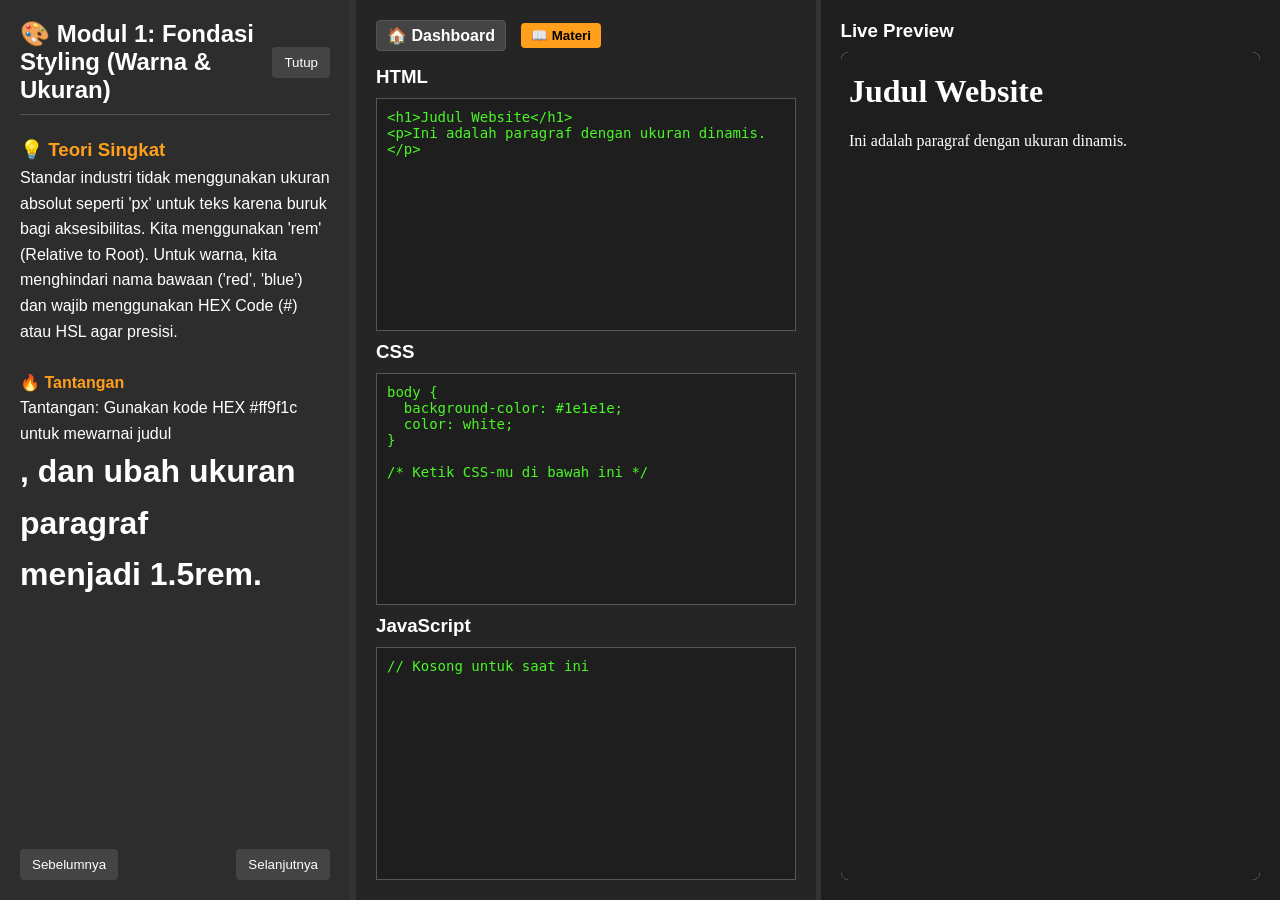
==== editor.html @ abe2b9af "feat: implement multi-course dashboard and url routing" ====
<html lang="en">

<head>
    <meta charset="UTF-8">
    <meta name="viewport" content="width=device-width, initial-scale=1.0">
    <title>personal-training-platform</title>
    <link rel="stylesheet" href="style.css">
</head>

<body>

    <!-- Main -->
    <main class="container">
        <!-- Theory-Panel  -->
        <div class="theory-panel" id="theory-panel">
            <div class="theory-header">
                <h2>📚 Modul 1</h2>
                <button class="toggle-panel">Tutup</button>
            </div>
            <div class="theory-content" id="theory-content">
                <h3>Pengenalan DOM</h3>
                <p>Penjelasan Materi</p>
                <br>
                <h4>Tantangan</h4>
                <p>Buat Tombol yang memunculkan teks tersembunyi</p>
            </div>
            <div class="theory-footer">
                <button class="btn-prev">Sebelumnya</button>
                <button class="btn-next">Selanjutnya</button>
            </div>
        </div>

        <div class="resizer" id="drag-handle"></div>

        <!-- left-panel: Editor -->
        <div class="editor-panel">
            <!-- Navigation Buttons -->
            <div style="display: flex; gap: 15px; align-items: center; margin-bottom: 5px;">
                <a href="index.html" style="text-decoration: none; padding: 5px 10px; background: #444; color: white; border-radius: 4px; font-weight: bold; border: 1px solid #555;">🏠 Dashboard</a>
                <button id="toggle-materi"
                    style="padding: 5px 10px; cursor: pointer; background: #ff9f1c; border: none; border-radius: 4px; font-weight: bold; color: black;">📖
                    Materi</button>
            </div>

            <h3>HTML</h3>
            <textarea id="html-code" placeholder="Ketik HTML disini..."></textarea>

            <h3>CSS</h3>
            <textarea id="css-code" placeholder="Ketik CSS disini..."></textarea>

            <h3>JavaScript</h3>
            <textarea id="js-code" placeholder="Ketik JavaScript disini..."></textarea>
        </div>

        <!-- right-panel: Output -->

        <div class="output-panel">
            <h3>Live Preview</h3>
            <iframe id="output"></iframe>
        </div>
    </main>

    <!-- Execute Js -->
    <script src="lesson.js"></script>
    <script src="script.js"></script>
</body>

</html>
---- style.css ----
* {
    box-sizing: border-box;
    margin: 0;
    padding: 0;
}

body {
    font-family: sans-serif;
    background-color: #1e1e1e;
    color: white;
    height: 100vh;
    display: flex;
    flex-direction: column;
}



/* main */
.container {
    display: flex;
    flex: 1;
}

.editor-panel,
.output-panel {
    flex: 1;
    padding: 20px;
    display: flex;
    flex-direction: column;
    gap: 10px;
}

.editor-panel {
    background-color: #252526;
    border-right: 5px solid #333;
}

textarea {
    flex: 1;
    background-color: #1e1e1e;
    color: #4af626;
    border: 1px solid #555;
    padding: 10px;
    font-family: monospace;
    font-size: 14px;
    resize: none;
}

iframe {
    flex: 1;
    width: 100%;
    background-color: white;
    border: none;
    border-radius: 8px;
}

/* Panel-theory */

.theory-panel {
    width: 350px;
    min-width: 200px;
    max-width: 50vw;
    background-color: #2d2d2d;
    display: flex;
    flex-direction: column;
    padding: 20px;
    overflow-y: auto;
}

.theory-header {
    display: flex;
    justify-content: space-between;
    align-items: center;
    margin-bottom: 20px;
    padding-bottom: 10px;
    border-bottom: 1px solid #555;
}

.theory-content {
    flex: 1;
    line-height: 1.6;
}

.theory-footer {
    display: flex;
    justify-content: space-between;
    margin-top: 20px;
}

.theory-panel button {
    padding: 8px 12px;
    background-color: #444;
    color: white;
    border: none;
    border-radius: 4px;
    cursor: pointer;
}

.theory-panel button:hover {
    background: #ff9f1c;
    color: black;
}

.resizer {
    width: 6px;
    background-color: #333;
    cursor: ew-resize;
    transition: background-color 0.2s;
    z-index: 10;
}

.resizer:hover,
.resizer.is-resizing {
    background-color: #ff9f1c;
}

/* Dashboard */
.dashboard-body {
    padding: 50px;
    /* display: block; */
}

.dashboard-header {
    text-align: center;
    margin-bottom: 50px;
}

.dashboard-header h1 {
    font-size: 2.5rem;
    color: #ff9f1c;
    margin-bottom: 10px;
}

.dashboard-header p {
    color: #aaa;
    font-size: 1.2rem;
}

.project-grid {
    display: grid;
    grid-template-columns: repeat(3, 1fr);
    gap: 25px;
    max-width: 1000px;
    margin: 0 auto;
}

.project-card {
    background-color: #252526;
    border: 1px solid #333;
    border-radius: 12px;
    padding: 25px;
    text-decoration: none;
    color: white;
    transition: transform 0.3s, border-color 0.3s;
    display: flex;
    flex-direction: column;
}

.project-card:hover {
    transform: translateY(-8px);
    border-color: #ff9f1c;
}

.project-card h3 {
    font-size: 1.4rem;
    margin-bottom: 10px;
    color: #4af626;
}

.project-card p {
    color: #ccc;
    line-height: 1.5;
    margin-bottom: 25px;
    flex: 1;
}

.badge {
    align-self: flex-start;
    background-color: #333;
    padding: 6px 12px;
    border-radius: 20px;
    font-size: 0.8rem;
    color: #ff9f1c;
    font-weight: bold;
}
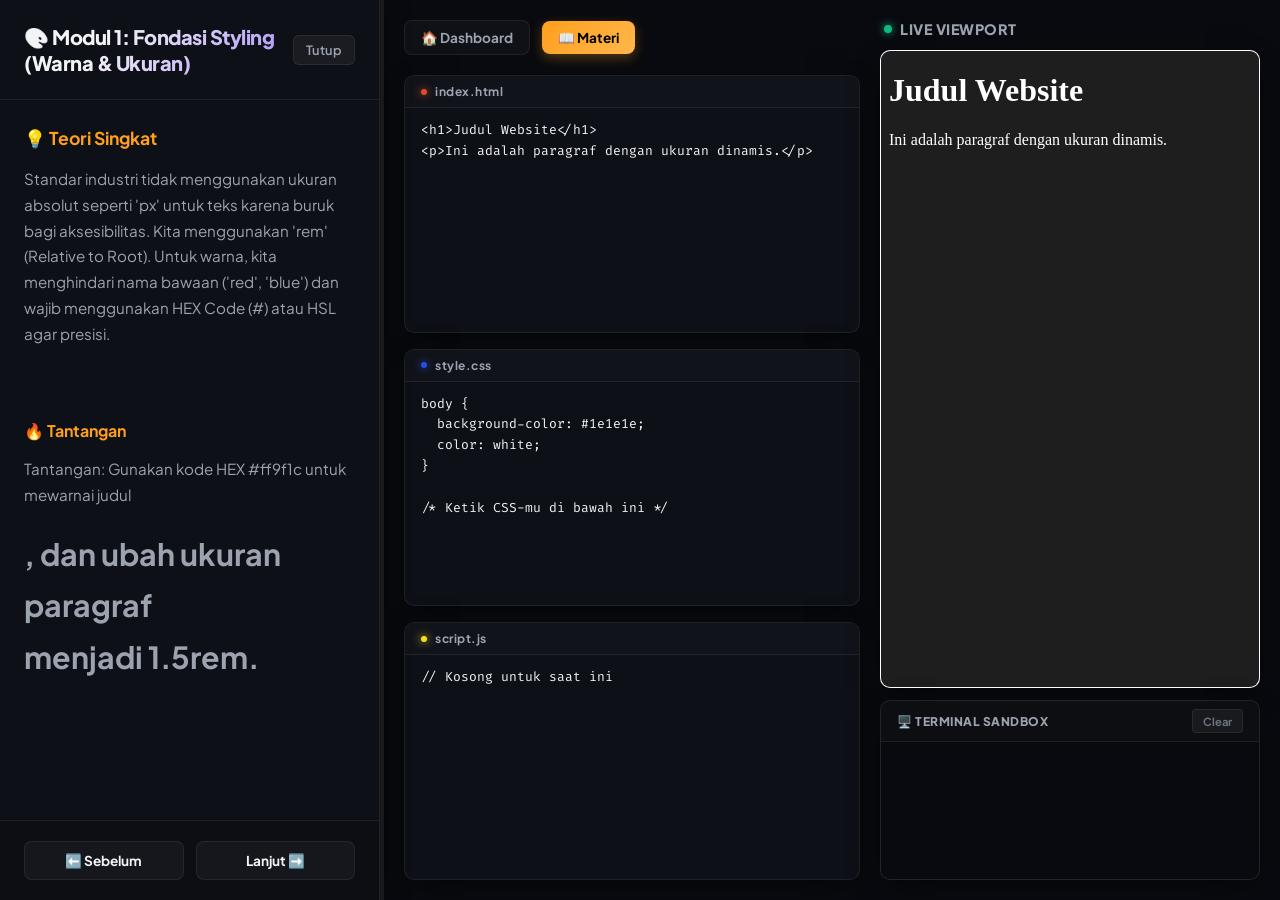
==== commit f2b9ad86: "feat: complete curriculum, implement sandbox console, and redesign dashboard as IDE explorer" ====
--- a/editor.html
+++ b/editor.html
@@ -1,66 +1,90 @@
-<html lang="en">
+<!DOCTYPE html>
+<html lang="id">
 
 <head>
     <meta charset="UTF-8">
     <meta name="viewport" content="width=device-width, initial-scale=1.0">
-    <title>personal-training-platform</title>
+    <title>Live Interactive Editor - Developer Portal</title>
     <link rel="stylesheet" href="style.css">
 </head>
 
 <body>
 
-    <!-- Main -->
+    <!-- Main Workspace -->
     <main class="container">
-        <!-- Theory-Panel  -->
+        <!-- Theory-Panel (Sidebar) -->
         <div class="theory-panel" id="theory-panel">
             <div class="theory-header">
-                <h2>📚 Modul 1</h2>
+                <h2>📚 Kurikulum</h2>
                 <button class="toggle-panel">Tutup</button>
             </div>
             <div class="theory-content" id="theory-content">
-                <h3>Pengenalan DOM</h3>
-                <p>Penjelasan Materi</p>
-                <br>
-                <h4>Tantangan</h4>
-                <p>Buat Tombol yang memunculkan teks tersembunyi</p>
+                <!-- Content injected dynamically via script.js -->
             </div>
             <div class="theory-footer">
-                <button class="btn-prev">Sebelumnya</button>
-                <button class="btn-next">Selanjutnya</button>
+                <button class="btn-prev">⬅️ Sebelum</button>
+                <button class="btn-next">Lanjut ➡️</button>
             </div>
         </div>
 
+        <!-- Draggable Resizer Handle -->
         <div class="resizer" id="drag-handle"></div>
 
-        <!-- left-panel: Editor -->
+        <!-- Editor Panel -->
         <div class="editor-panel">
             <!-- Navigation Buttons -->
-            <div style="display: flex; gap: 15px; align-items: center; margin-bottom: 5px;">
-                <a href="index.html" style="text-decoration: none; padding: 5px 10px; background: #444; color: white; border-radius: 4px; font-weight: bold; border: 1px solid #555;">🏠 Dashboard</a>
-                <button id="toggle-materi"
-                    style="padding: 5px 10px; cursor: pointer; background: #ff9f1c; border: none; border-radius: 4px; font-weight: bold; color: black;">📖
-                    Materi</button>
+            <div class="editor-nav">
+                <a href="index.html" class="nav-btn-secondary">🏠 Dashboard</a>
+                <button id="toggle-materi" class="nav-btn-primary">📖 Materi</button>
             </div>
 
-            <h3>HTML</h3>
-            <textarea id="html-code" placeholder="Ketik HTML disini..."></textarea>
+            <!-- HTML Editor Group -->
+            <div class="editor-group">
+                <div class="editor-tab">
+                    <span class="tab-dot html-dot"></span>
+                    <span>index.html</span>
+                </div>
+                <textarea id="html-code" placeholder="Ketik HTML di sini..." spellcheck="false"></textarea>
+            </div>
 
-            <h3>CSS</h3>
-            <textarea id="css-code" placeholder="Ketik CSS disini..."></textarea>
+            <!-- CSS Editor Group -->
+            <div class="editor-group">
+                <div class="editor-tab">
+                    <span class="tab-dot css-dot"></span>
+                    <span>style.css</span>
+                </div>
+                <textarea id="css-code" placeholder="Ketik CSS di sini..." spellcheck="false"></textarea>
+            </div>
 
-            <h3>JavaScript</h3>
-            <textarea id="js-code" placeholder="Ketik JavaScript disini..."></textarea>
+            <!-- JavaScript Editor Group -->
+            <div class="editor-group">
+                <div class="editor-tab">
+                    <span class="tab-dot js-dot"></span>
+                    <span>script.js</span>
+                </div>
+                <textarea id="js-code" placeholder="Ketik JavaScript di sini..." spellcheck="false"></textarea>
+            </div>
         </div>
 
-        <!-- right-panel: Output -->
+        <!-- Output Panel -->
+        <div class="output-panel">
+            <h3>Live Viewport</h3>
+            <iframe id="output"></iframe>
 
-        <div class="output-panel">
-            <h3>Live Preview</h3>
-            <iframe id="output"></iframe>
+            <!-- Custom Sandbox Terminal Console -->
+            <div class="console-panel">
+                <div class="console-header">
+                    <span class="console-title">🖥️ Terminal Sandbox</span>
+                    <button id="clear-console" class="console-clear-btn">Clear</button>
+                </div>
+                <div id="console-output" class="console-body">
+                    <div class="console-line console-system">> Ready. Console logs and errors will show here.</div>
+                </div>
+            </div>
         </div>
     </main>
 
-    <!-- Execute Js -->
+    <!-- Project Data & Engine Scripts -->
     <script src="lesson.js"></script>
     <script src="script.js"></script>
 </body>
--- a/style.css
+++ b/style.css
@@ -1,185 +1,724 @@
+@import url('https://fonts.googleapis.com/css2?family=Fira+Code:wght@400;500;600&family=Plus+Jakarta+Sans:wght@400;500;600;700;800&display=swap');
+
+:root {
+    /* Color Palette */
+    --bg-dark: #090a0f;
+    --bg-deep: #0e1017;
+    --bg-card: rgba(20, 24, 33, 0.7);
+    --border-glass: rgba(255, 255, 255, 0.07);
+    --border-focus: #8b5cf6;
+    
+    --text-primary: #f3f4f6;
+    --text-secondary: #9ca3af;
+    --text-muted: #6b7280;
+    
+    --accent-purple: #8b5cf6;
+    --accent-purple-glow: rgba(139, 92, 246, 0.3);
+    --accent-orange: #ff9f1c;
+    --accent-orange-glow: rgba(255, 159, 28, 0.3);
+    --accent-emerald: #10b981;
+    --accent-emerald-glow: rgba(16, 185, 129, 0.2);
+    
+    /* System Colors */
+    --shadow-premium: 0 10px 30px -10px rgba(0, 0, 0, 0.7);
+    --shadow-glow: 0 0 20px rgba(139, 92, 246, 0.15);
+    
+    /* Fonts */
+    --font-sans: 'Plus Jakarta Sans', sans-serif;
+    --font-mono: 'Fira Code', monospace;
+}
+
 * {
     box-sizing: border-box;
     margin: 0;
     padding: 0;
+    font-family: var(--font-sans);
 }
 
 body {
-    font-family: sans-serif;
-    background-color: #1e1e1e;
-    color: white;
+    background-color: var(--bg-dark);
+    background-image: 
+        radial-gradient(circle at 10% 20%, rgba(139, 92, 246, 0.08) 0%, transparent 40%),
+        radial-gradient(circle at 90% 80%, rgba(255, 159, 28, 0.05) 0%, transparent 40%);
+    color: var(--text-primary);
     height: 100vh;
     display: flex;
     flex-direction: column;
-}
-
-
-
-/* main */
+    overflow: hidden;
+    -webkit-font-smoothing: antialiased;
+}
+
+/* Custom Scrollbars */
+::-webkit-scrollbar {
+    width: 8px;
+    height: 8px;
+}
+::-webkit-scrollbar-track {
+    background: var(--bg-dark);
+}
+::-webkit-scrollbar-thumb {
+    background: rgba(255, 255, 255, 0.1);
+    border-radius: 4px;
+}
+::-webkit-scrollbar-thumb:hover {
+    background: var(--accent-purple);
+}
+
+/* Main Layout */
 .container {
     display: flex;
     flex: 1;
-}
-
-.editor-panel,
-.output-panel {
-    flex: 1;
+    height: 100%;
+    overflow: hidden;
+    background: var(--bg-dark);
+}
+
+/* Sidebar - Theory Panel */
+.theory-panel {
+    width: 380px;
+    min-width: 250px;
+    max-width: 50vw;
+    background-color: var(--bg-deep);
+    border-right: 1px solid var(--border-glass);
+    display: flex;
+    flex-direction: column;
+    height: 100%;
+    z-index: 5;
+    position: relative;
+    box-shadow: 5px 0 25px rgba(0, 0, 0, 0.3);
+}
+
+.theory-header {
+    display: flex;
+    justify-content: space-between;
+    align-items: center;
+    padding: 24px;
+    border-bottom: 1px solid var(--border-glass);
+}
+
+.theory-header h2 {
+    font-size: 1.25rem;
+    font-weight: 800;
+    letter-spacing: -0.5px;
+    background: linear-gradient(135deg, var(--text-primary) 30%, #a78bfa 100%);
+    -webkit-background-clip: text;
+    -webkit-text-fill-color: transparent;
+}
+
+.theory-panel .toggle-panel {
+    padding: 6px 12px;
+    background-color: rgba(255, 255, 255, 0.05);
+    color: var(--text-secondary);
+    border: 1px solid var(--border-glass);
+    border-radius: 6px;
+    font-size: 0.8rem;
+    font-weight: 600;
+    cursor: pointer;
+    transition: all 0.2s ease;
+}
+
+.theory-panel .toggle-panel:hover {
+    background-color: rgba(255, 255, 255, 0.1);
+    color: var(--text-primary);
+}
+
+.theory-content {
+    flex: 1;
+    padding: 24px;
+    overflow-y: auto;
+    line-height: 1.7;
+    font-size: 0.95rem;
+    color: var(--text-secondary);
+}
+
+.theory-content h3 {
+    font-size: 1.1rem;
+    font-weight: 700;
+    margin-bottom: 12px;
+    display: flex;
+    align-items: center;
+    gap: 8px;
+}
+
+.theory-content p {
+    margin-bottom: 20px;
+}
+
+.theory-content h4 {
+    font-size: 1rem;
+    font-weight: 700;
+    margin-top: 24px;
+    margin-bottom: 12px;
+    display: flex;
+    align-items: center;
+    gap: 8px;
+}
+
+.theory-footer {
+    display: flex;
+    justify-content: space-between;
+    gap: 12px;
+    padding: 20px 24px;
+    border-top: 1px solid var(--border-glass);
+    background-color: rgba(10, 11, 15, 0.4);
+}
+
+.theory-footer button {
+    flex: 1;
+    padding: 10px 16px;
+    background-color: rgba(255, 255, 255, 0.04);
+    color: var(--text-primary);
+    border: 1px solid var(--border-glass);
+    border-radius: 8px;
+    font-size: 0.85rem;
+    font-weight: 700;
+    cursor: pointer;
+    transition: all 0.2s cubic-bezier(0.4, 0, 0.2, 1);
+    display: inline-flex;
+    justify-content: center;
+    align-items: center;
+    gap: 6px;
+}
+
+.theory-footer button:hover {
+    background-color: var(--accent-purple);
+    border-color: var(--accent-purple);
+    box-shadow: 0 4px 12px var(--accent-purple-glow);
+    transform: translateY(-1px);
+}
+
+.theory-footer button:active {
+    transform: translateY(0);
+}
+
+/* Split Pane Gutter Resizer */
+.resizer {
+    width: 4px;
+    background-color: var(--border-glass);
+    cursor: ew-resize;
+    z-index: 10;
+    position: relative;
+    transition: background-color 0.2s, box-shadow 0.2s;
+}
+
+.resizer:hover,
+.resizer.is-resizing {
+    background-color: var(--accent-purple);
+    box-shadow: 0 0 10px var(--accent-purple);
+}
+
+/* Editor Panel Workspace */
+.editor-panel {
+    flex: 1.2;
+    background-color: var(--bg-dark);
     padding: 20px;
     display: flex;
     flex-direction: column;
-    gap: 10px;
-}
-
-.editor-panel {
-    background-color: #252526;
-    border-right: 5px solid #333;
-}
-
-textarea {
-    flex: 1;
-    background-color: #1e1e1e;
-    color: #4af626;
-    border: 1px solid #555;
-    padding: 10px;
-    font-family: monospace;
-    font-size: 14px;
-    resize: none;
-}
-
-iframe {
-    flex: 1;
-    width: 100%;
-    background-color: white;
+    gap: 16px;
+    height: 100%;
+    overflow-y: auto;
+}
+
+.editor-nav {
+    display: flex;
+    gap: 12px;
+    align-items: center;
+    margin-bottom: 4px;
+}
+
+.nav-btn-secondary {
+    text-decoration: none;
+    padding: 8px 16px;
+    background: rgba(255, 255, 255, 0.03);
+    color: var(--text-secondary);
+    border-radius: 8px;
+    font-size: 0.85rem;
+    font-weight: 700;
+    border: 1px solid var(--border-glass);
+    transition: all 0.2s ease;
+    display: inline-flex;
+    align-items: center;
+    gap: 6px;
+}
+
+.nav-btn-secondary:hover {
+    background: rgba(255, 255, 255, 0.08);
+    color: var(--text-primary);
+    border-color: rgba(255, 255, 255, 0.15);
+}
+
+.nav-btn-primary {
+    padding: 8px 16px;
+    cursor: pointer;
+    background: linear-gradient(135deg, var(--accent-orange) 0%, #ffb74d 100%);
     border: none;
     border-radius: 8px;
-}
-
-/* Panel-theory */
-
-.theory-panel {
-    width: 350px;
-    min-width: 200px;
-    max-width: 50vw;
-    background-color: #2d2d2d;
-    display: flex;
-    flex-direction: column;
-    padding: 20px;
+    font-size: 0.85rem;
+    font-weight: 700;
+    color: #000;
+    transition: all 0.2s ease;
+    display: inline-flex;
+    align-items: center;
+    gap: 6px;
+    box-shadow: 0 4px 12px var(--accent-orange-glow);
+}
+
+.nav-btn-primary:hover {
+    transform: translateY(-1px);
+    box-shadow: 0 6px 16px var(--accent-orange-glow);
+}
+
+/* IDE Mock Layout */
+.editor-group {
+    display: flex;
+    flex-direction: column;
+    flex: 1;
+    min-height: 140px;
+    background: var(--bg-deep);
+    border-radius: 10px;
+    border: 1px solid var(--border-glass);
+    overflow: hidden;
+    box-shadow: var(--shadow-premium);
+    transition: border-color 0.3s, box-shadow 0.3s;
+}
+
+.editor-group:focus-within {
+    border-color: var(--accent-purple);
+    box-shadow: 0 0 15px rgba(139, 92, 246, 0.1);
+}
+
+.editor-tab {
+    background: #11131a;
+    padding: 8px 16px;
+    font-family: var(--font-sans);
+    font-size: 0.75rem;
+    font-weight: 700;
+    letter-spacing: 0.5px;
+    color: var(--text-secondary);
+    border-bottom: 1px solid var(--border-glass);
+    display: flex;
+    align-items: center;
+    gap: 8px;
+}
+
+.tab-dot {
+    width: 6px;
+    height: 6px;
+    border-radius: 50%;
+    display: inline-block;
+}
+
+.html-dot { background-color: #e34c26; box-shadow: 0 0 8px #e34c26; }
+.css-dot { background-color: #264de4; box-shadow: 0 0 8px #264de4; }
+.js-dot { background-color: #f7df1e; box-shadow: 0 0 8px #f7df1e; }
+
+textarea {
+    flex: 1;
+    background-color: transparent;
+    color: var(--text-primary);
+    border: none;
+    padding: 12px 16px;
+    font-family: var(--font-mono);
+    font-size: 13px;
+    line-height: 1.6;
+    resize: none;
+    outline: none;
+}
+
+/* Output Live Preview */
+.output-panel {
+    flex: 1;
+    background-color: var(--bg-dark);
+    padding: 20px 20px 20px 0;
+    display: flex;
+    flex-direction: column;
+    gap: 12px;
+    height: 100%;
+}
+
+.output-panel h3 {
+    font-size: 0.9rem;
+    font-weight: 800;
+    letter-spacing: 0.5px;
+    text-transform: uppercase;
+    color: var(--text-secondary);
+    padding-left: 4px;
+    display: flex;
+    align-items: center;
+    gap: 8px;
+}
+
+.output-panel h3::before {
+    content: '';
+    display: inline-block;
+    width: 8px;
+    height: 8px;
+    border-radius: 50%;
+    background-color: var(--accent-emerald);
+    box-shadow: 0 0 8px var(--accent-emerald);
+}
+
+iframe {
+    flex: 1;
+    width: 100%;
+    background-color: #ffffff;
+    border: 1px solid var(--border-glass);
+    border-radius: 10px;
+    box-shadow: var(--shadow-premium);
+}
+
+/* ==========================================
+   Dashboard UI (IDE Explorer - index.html)
+   ========================================== */
+.explorer-layout {
+    display: flex;
+    width: 100vw;
+    height: 100vh;
+    background: var(--bg-dark);
+    overflow: hidden;
+}
+
+/* Sidebar Directory Tree */
+.explorer-sidebar {
+    width: 330px;
+    min-width: 300px;
+    background-color: #0c0d12;
+    border-right: 1px solid var(--border-glass);
+    display: flex;
+    flex-direction: column;
+    height: 100%;
+    z-index: 10;
+    box-shadow: 5px 0 25px rgba(0, 0, 0, 0.4);
+}
+
+.sidebar-header {
+    padding: 24px;
+    border-bottom: 1px solid var(--border-glass);
+}
+
+.sidebar-title {
+    font-family: var(--font-mono);
+    font-size: 0.8rem;
+    font-weight: 700;
+    letter-spacing: 1px;
+    color: var(--accent-orange);
+    display: flex;
+    align-items: center;
+    gap: 8px;
+}
+
+.directory-tree {
+    flex: 1;
     overflow-y: auto;
-}
-
-.theory-header {
+    padding: 24px 16px;
+}
+
+.tree-root {
+    display: flex;
+    flex-direction: column;
+    gap: 16px;
+}
+
+.tree-node {
+    display: flex;
+    flex-direction: column;
+}
+
+.tree-item {
+    display: flex;
+    align-items: center;
+    gap: 8px;
+    padding: 8px 12px;
+    border-radius: 6px;
+    font-family: var(--font-mono);
+    font-size: 0.85rem;
+    color: var(--text-secondary);
+    cursor: pointer;
+    user-select: none;
+    transition: all 0.15s ease;
+    border: 1px solid transparent;
+}
+
+.tree-item:hover {
+    background-color: rgba(255, 255, 255, 0.02);
+    color: var(--text-primary);
+}
+
+.tree-item.folder {
+    font-weight: 600;
+    color: var(--text-primary);
+}
+
+.tree-item.folder.active {
+    background-color: rgba(139, 92, 246, 0.08);
+    border-color: rgba(139, 92, 246, 0.2);
+    color: #ffffff;
+    box-shadow: inset 0 1px 0 rgba(255, 255, 255, 0.05);
+}
+
+.tree-sub {
+    display: flex;
+    flex-direction: column;
+    padding-left: 20px;
+    border-left: 1px dashed rgba(255, 255, 255, 0.07);
+    margin-left: 18px;
+    margin-top: 4px;
+    margin-bottom: 6px;
+    gap: 4px;
+}
+
+.tree-item.file {
+    font-size: 0.75rem;
+    color: var(--text-muted);
+    cursor: default;
+    padding: 4px 8px;
+}
+
+.tree-item.file:hover {
+    background-color: transparent;
+    color: var(--text-secondary);
+}
+
+.tag-new {
+    font-size: 8px;
+    font-weight: 800;
+    padding: 2px 5px;
+    background: var(--accent-orange);
+    color: #000;
+    border-radius: 4px;
+    margin-left: auto;
+    letter-spacing: 0.5px;
+}
+
+.sidebar-footer {
+    padding: 20px 24px;
+    border-top: 1px solid var(--border-glass);
+    background: rgba(0, 0, 0, 0.2);
+}
+
+.user-badge {
+    font-family: var(--font-mono);
+    font-size: 0.75rem;
+    color: var(--text-muted);
+    display: flex;
+    align-items: center;
+    gap: 8px;
+}
+
+.user-badge::before {
+    content: '';
+    display: inline-block;
+    width: 6px;
+    height: 6px;
+    border-radius: 50%;
+    background-color: var(--accent-purple);
+    box-shadow: 0 0 8px var(--accent-purple);
+}
+
+/* Preview Panel */
+.preview-panel {
+    flex: 1;
+    height: 100vh;
+    background-color: var(--bg-dark);
+    display: flex;
+    justify-content: center;
+    align-items: center;
+    padding: 40px;
+    overflow-y: auto;
+}
+
+.preview-inner {
+    width: 100%;
+    max-width: 680px;
+}
+
+.details-content {
+    display: flex;
+    flex-direction: column;
+    gap: 28px;
+}
+
+.project-title {
+    font-size: 2.25rem;
+    font-weight: 800;
+    letter-spacing: -1px;
+    color: #ffffff;
+    line-height: 1.2;
+}
+
+.project-desc {
+    font-family: var(--font-sans);
+    font-size: 1.05rem;
+    line-height: 1.7;
+    color: var(--text-secondary);
+}
+
+.meta-section {
+    display: flex;
+    flex-direction: column;
+    gap: 12px;
+    background: var(--bg-deep);
+    padding: 20px 24px;
+    border-radius: 10px;
+    border: 1px solid var(--border-glass);
+    font-family: var(--font-mono);
+    box-shadow: var(--shadow-premium);
+}
+
+.meta-row {
     display: flex;
     justify-content: space-between;
     align-items: center;
-    margin-bottom: 20px;
     padding-bottom: 10px;
-    border-bottom: 1px solid #555;
-}
-
-.theory-content {
-    flex: 1;
+    border-bottom: 1px solid rgba(255, 255, 255, 0.03);
+}
+
+.meta-row:last-child {
+    border-bottom: none;
+    padding-bottom: 0;
+}
+
+.meta-label {
+    color: var(--text-muted);
+    font-size: 0.75rem;
+    font-weight: 700;
+}
+
+.meta-value {
+    color: var(--text-primary);
+    font-size: 0.8rem;
+    font-weight: 600;
+}
+
+.text-green { color: var(--accent-emerald); }
+.text-amber { color: var(--accent-orange); }
+.text-red { color: #ef4444; }
+
+.terminal-diag {
+    background: #06070a;
+    border: 1px solid var(--border-glass);
+    border-radius: 8px;
+    overflow: hidden;
+    font-family: var(--font-mono);
+    font-size: 0.75rem;
+    box-shadow: var(--shadow-premium);
+}
+
+.terminal-header {
+    background: #11131a;
+    padding: 8px 16px;
+    border-bottom: 1px solid var(--border-glass);
+    color: var(--text-muted);
+    font-weight: 600;
+}
+
+.terminal-body {
+    padding: 16px;
+    color: var(--accent-emerald);
     line-height: 1.6;
-}
-
-.theory-footer {
+    margin: 0;
+    overflow-x: auto;
+}
+
+.launch-btn {
+    display: inline-flex;
+    justify-content: center;
+    align-items: center;
+    padding: 14px 28px;
+    background: linear-gradient(135deg, var(--accent-orange) 0%, #ffb74d 100%);
+    color: #000;
+    text-decoration: none;
+    border-radius: 8px;
+    font-weight: 800;
+    font-size: 0.9rem;
+    text-transform: uppercase;
+    letter-spacing: 0.5px;
+    transition: all 0.2s ease;
+    border: none;
+    align-self: flex-start;
+    box-shadow: 0 4px 14px var(--accent-orange-glow);
+}
+
+.launch-btn:hover {
+    transform: translateY(-2px);
+    box-shadow: 0 6px 20px var(--accent-orange-glow);
+}
+
+/* Custom Sandbox Terminal Console */
+.console-panel {
+    background: #11131a;
+    border: 1px solid var(--border-glass);
+    border-radius: 10px;
+    display: flex;
+    flex-direction: column;
+    height: 180px;
+    overflow: hidden;
+    box-shadow: var(--shadow-premium);
+}
+
+.console-header {
+    background: #0d0e12;
+    padding: 8px 16px;
+    border-bottom: 1px solid var(--border-glass);
     display: flex;
     justify-content: space-between;
-    margin-top: 20px;
-}
-
-.theory-panel button {
-    padding: 8px 12px;
-    background-color: #444;
-    color: white;
-    border: none;
+    align-items: center;
+}
+
+.console-title {
+    font-family: var(--font-sans);
+    font-size: 0.75rem;
+    font-weight: 800;
+    letter-spacing: 0.5px;
+    text-transform: uppercase;
+    color: var(--text-secondary);
+}
+
+.console-clear-btn {
+    background: rgba(255, 255, 255, 0.05);
+    color: var(--text-muted);
+    border: 1px solid var(--border-glass);
     border-radius: 4px;
+    padding: 4px 10px;
+    font-size: 0.7rem;
+    font-weight: 700;
     cursor: pointer;
-}
-
-.theory-panel button:hover {
-    background: #ff9f1c;
-    color: black;
-}
-
-.resizer {
-    width: 6px;
-    background-color: #333;
-    cursor: ew-resize;
-    transition: background-color 0.2s;
-    z-index: 10;
-}
-
-.resizer:hover,
-.resizer.is-resizing {
-    background-color: #ff9f1c;
-}
-
-/* Dashboard */
-.dashboard-body {
-    padding: 50px;
-    /* display: block; */
-}
-
-.dashboard-header {
-    text-align: center;
-    margin-bottom: 50px;
-}
-
-.dashboard-header h1 {
-    font-size: 2.5rem;
-    color: #ff9f1c;
-    margin-bottom: 10px;
-}
-
-.dashboard-header p {
-    color: #aaa;
-    font-size: 1.2rem;
-}
-
-.project-grid {
-    display: grid;
-    grid-template-columns: repeat(3, 1fr);
-    gap: 25px;
-    max-width: 1000px;
-    margin: 0 auto;
-}
-
-.project-card {
-    background-color: #252526;
-    border: 1px solid #333;
-    border-radius: 12px;
-    padding: 25px;
-    text-decoration: none;
-    color: white;
-    transition: transform 0.3s, border-color 0.3s;
-    display: flex;
-    flex-direction: column;
-}
-
-.project-card:hover {
-    transform: translateY(-8px);
-    border-color: #ff9f1c;
-}
-
-.project-card h3 {
-    font-size: 1.4rem;
-    margin-bottom: 10px;
-    color: #4af626;
-}
-
-.project-card p {
-    color: #ccc;
+    transition: all 0.2s ease;
+}
+
+.console-clear-btn:hover {
+    background: rgba(255, 255, 255, 0.1);
+    color: var(--text-primary);
+}
+
+.console-body {
+    flex: 1;
+    padding: 12px 16px;
+    overflow-y: auto;
+    background: #090a0f;
+    font-family: var(--font-mono);
+    font-size: 0.8rem;
+    display: flex;
+    flex-direction: column;
+    gap: 6px;
+}
+
+.console-line {
+    color: var(--text-secondary);
     line-height: 1.5;
-    margin-bottom: 25px;
-    flex: 1;
-}
-
-.badge {
-    align-self: flex-start;
-    background-color: #333;
-    padding: 6px 12px;
-    border-radius: 20px;
-    font-size: 0.8rem;
-    color: #ff9f1c;
-    font-weight: bold;
+    word-break: break-all;
+    white-space: pre-wrap;
+}
+
+.console-system {
+    color: var(--text-muted);
+    font-style: italic;
+}
+
+.console-log-line {
+    color: var(--accent-emerald);
+}
+
+.console-error {
+    color: #ef4444;
 }
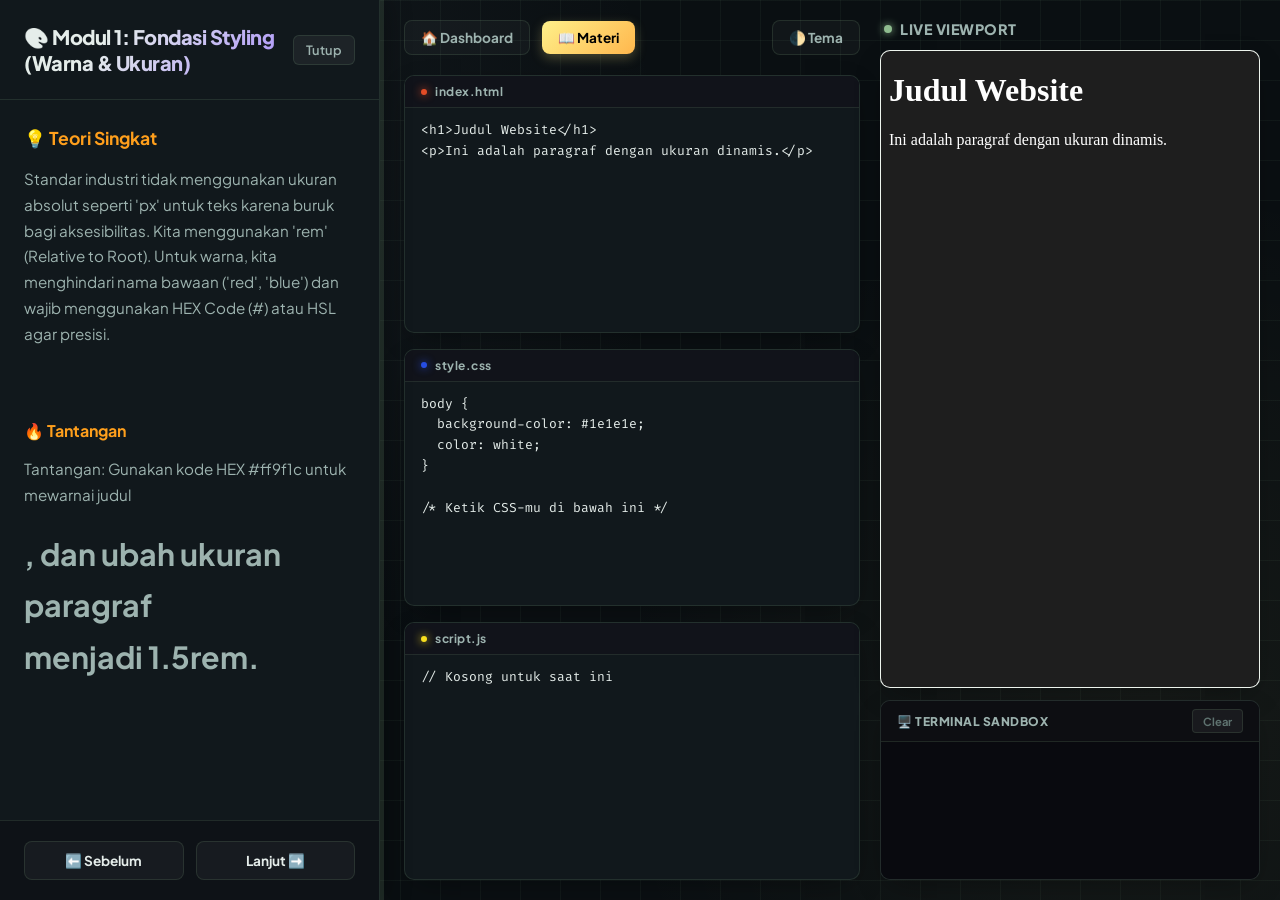
==== commit 22c11070: "feat: adding dark/light theme" ====
--- a/editor.html
+++ b/editor.html
@@ -5,7 +5,11 @@
     <meta charset="UTF-8">
     <meta name="viewport" content="width=device-width, initial-scale=1.0">
     <title>Live Interactive Editor - Developer Portal</title>
-    <link rel="stylesheet" href="style.css">
+    <link rel="stylesheet" href="style.css?v=1.1">
+    <script>
+        const initialTheme = localStorage.getItem('theme') || 'dark';
+        document.documentElement.setAttribute('data-theme', initialTheme);
+    </script>
 </head>
 
 <body>
@@ -36,6 +40,7 @@
             <div class="editor-nav">
                 <a href="index.html" class="nav-btn-secondary">🏠 Dashboard</a>
                 <button id="toggle-materi" class="nav-btn-primary">📖 Materi</button>
+                <button id="theme-toggle" class="nav-btn-secondary" style="margin-left: auto;">🌓 Tema</button>
             </div>
 
             <!-- HTML Editor Group -->
--- a/style.css
+++ b/style.css
@@ -1,31 +1,61 @@
 @import url('https://fonts.googleapis.com/css2?family=Fira+Code:wght@400;500;600&family=Plus+Jakarta+Sans:wght@400;500;600;700;800&display=swap');
 
 :root {
-    /* Color Palette */
-    --bg-dark: #090a0f;
-    --bg-deep: #0e1017;
-    --bg-card: rgba(20, 24, 33, 0.7);
-    --border-glass: rgba(255, 255, 255, 0.07);
-    --border-focus: #8b5cf6;
-    
-    --text-primary: #f3f4f6;
-    --text-secondary: #9ca3af;
-    --text-muted: #6b7280;
-    
-    --accent-purple: #8b5cf6;
-    --accent-purple-glow: rgba(139, 92, 246, 0.3);
-    --accent-orange: #ff9f1c;
-    --accent-orange-glow: rgba(255, 159, 28, 0.3);
-    --accent-emerald: #10b981;
-    --accent-emerald-glow: rgba(16, 185, 129, 0.2);
-    
-    /* System Colors */
-    --shadow-premium: 0 10px 30px -10px rgba(0, 0, 0, 0.7);
-    --shadow-glow: 0 0 20px rgba(139, 92, 246, 0.15);
-    
     /* Fonts */
     --font-sans: 'Plus Jakarta Sans', sans-serif;
     --font-mono: 'Fira Code', monospace;
+
+    /* System Shadows */
+    --shadow-premium: 0 10px 30px -10px rgba(0, 0, 0, 0.4);
+    --shadow-glow: 0 0 20px rgba(143, 188, 143, 0.1);
+}
+
+/* Theme Dark: Malam Laut Bintang */
+html, html[data-theme="dark"] {
+    --bg-dark: #0a0f12;
+    --bg-deep: #11181c;
+    --bg-card: rgba(17, 24, 28, 0.75);
+    --border-glass: rgba(143, 188, 143, 0.15);
+    --border-focus: #8fbc8f;
+
+    --text-primary: #e5edea;
+    --text-secondary: #9db3af;
+    --text-muted: #5e726f;
+
+    --accent-purple: #8fa7bc;
+    --accent-purple-glow: rgba(143, 167, 188, 0.25);
+    --accent-orange: #fef08a;
+    --accent-orange-glow: rgba(254, 240, 138, 0.25);
+    --accent-emerald: #8fbc8f;
+    --accent-emerald-glow: rgba(143, 188, 143, 0.2);
+
+    --gradient-1: rgba(143, 167, 188, 0.08);
+    --gradient-2: rgba(254, 240, 138, 0.05);
+    --bg-grid: rgba(143, 188, 143, 0.06);
+}
+
+/* Theme Light: Siang Laut Bintang */
+html[data-theme="light"] {
+    --bg-dark: #f0f5f7;
+    --bg-deep: #e2eaed;
+    --bg-card: rgba(255, 255, 255, 0.75);
+    --border-glass: rgba(77, 124, 122, 0.15);
+    --border-focus: #4d7c7a;
+
+    --text-primary: #203335;
+    --text-secondary: #496466;
+    --text-muted: #7b9496;
+
+    --accent-purple: #4d7c7a;
+    --accent-purple-glow: rgba(77, 124, 122, 0.15);
+    --accent-orange: #e29b12;
+    --accent-orange-glow: rgba(226, 155, 18, 0.15);
+    --accent-emerald: #4682b4;
+    --accent-emerald-glow: rgba(70, 130, 180, 0.2);
+
+    --gradient-1: rgba(77, 124, 122, 0.05);
+    --gradient-2: rgba(226, 155, 18, 0.03);
+    --bg-grid: rgba(77, 124, 122, 0.08);
 }
 
 * {
@@ -37,15 +67,23 @@
 
 body {
     background-color: var(--bg-dark);
+    background-size: 40px 40px, 40px 40px, auto, auto;
     background-image: 
-        radial-gradient(circle at 10% 20%, rgba(139, 92, 246, 0.08) 0%, transparent 40%),
-        radial-gradient(circle at 90% 80%, rgba(255, 159, 28, 0.05) 0%, transparent 40%);
+        linear-gradient(to right, var(--bg-grid) 1px, transparent 1px),
+        linear-gradient(to bottom, var(--bg-grid) 1px, transparent 1px),
+        radial-gradient(circle at 10% 20%, var(--gradient-1) 0%, transparent 40%),
+        radial-gradient(circle at 90% 80%, var(--gradient-2) 0%, transparent 40%);
     color: var(--text-primary);
     height: 100vh;
     display: flex;
     flex-direction: column;
     overflow: hidden;
     -webkit-font-smoothing: antialiased;
+}
+
+/* Smooth Transitions for Theme Toggle */
+body, aside, main, section, div, textarea, pre, button, a {
+    transition: background-color 0.3s ease, color 0.3s ease, border-color 0.3s ease, box-shadow 0.3s ease;
 }
 
 /* Custom Scrollbars */
@@ -70,7 +108,7 @@
     flex: 1;
     height: 100%;
     overflow: hidden;
-    background: var(--bg-dark);
+    background: transparent;
 }
 
 /* Sidebar - Theory Panel */
@@ -210,7 +248,7 @@
 /* Editor Panel Workspace */
 .editor-panel {
     flex: 1.2;
-    background-color: var(--bg-dark);
+    background-color: transparent;
     padding: 20px;
     display: flex;
     flex-direction: column;
@@ -328,7 +366,7 @@
 /* Output Live Preview */
 .output-panel {
     flex: 1;
-    background-color: var(--bg-dark);
+    background-color: transparent;
     padding: 20px 20px 20px 0;
     display: flex;
     flex-direction: column;
@@ -374,7 +412,7 @@
     display: flex;
     width: 100vw;
     height: 100vh;
-    background: var(--bg-dark);
+    background: transparent;
     overflow: hidden;
 }
 
@@ -382,7 +420,7 @@
 .explorer-sidebar {
     width: 330px;
     min-width: 300px;
-    background-color: #0c0d12;
+    background-color: var(--bg-deep);
     border-right: 1px solid var(--border-glass);
     display: flex;
     flex-direction: column;
@@ -450,10 +488,10 @@
 }
 
 .tree-item.folder.active {
-    background-color: rgba(139, 92, 246, 0.08);
-    border-color: rgba(139, 92, 246, 0.2);
-    color: #ffffff;
-    box-shadow: inset 0 1px 0 rgba(255, 255, 255, 0.05);
+    background-color: var(--accent-purple-glow);
+    border-color: var(--border-glass);
+    color: var(--text-primary);
+    font-weight: 700;
 }
 
 .tree-sub {
@@ -519,7 +557,7 @@
 .preview-panel {
     flex: 1;
     height: 100vh;
-    background-color: var(--bg-dark);
+    background-color: transparent;
     display: flex;
     justify-content: center;
     align-items: center;
@@ -542,7 +580,7 @@
     font-size: 2.25rem;
     font-weight: 800;
     letter-spacing: -1px;
-    color: #ffffff;
+    color: var(--text-primary);
     line-height: 1.2;
 }
 
@@ -721,4 +759,27 @@
 
 .console-error {
     color: #ef4444;
+}
+
+/* Theme Toggle Button */
+.theme-toggle-btn {
+    background: rgba(255, 255, 255, 0.05);
+    color: var(--text-secondary);
+    border: 1px solid var(--border-glass);
+    border-radius: 6px;
+    padding: 6px 12px;
+    font-size: 0.75rem;
+    font-weight: 700;
+    cursor: pointer;
+    transition: all 0.2s ease;
+    display: inline-flex;
+    align-items: center;
+    gap: 6px;
+    outline: none;
+}
+
+.theme-toggle-btn:hover {
+    background: rgba(255, 255, 255, 0.1);
+    color: var(--text-primary);
+    border-color: var(--border-focus);
 }
